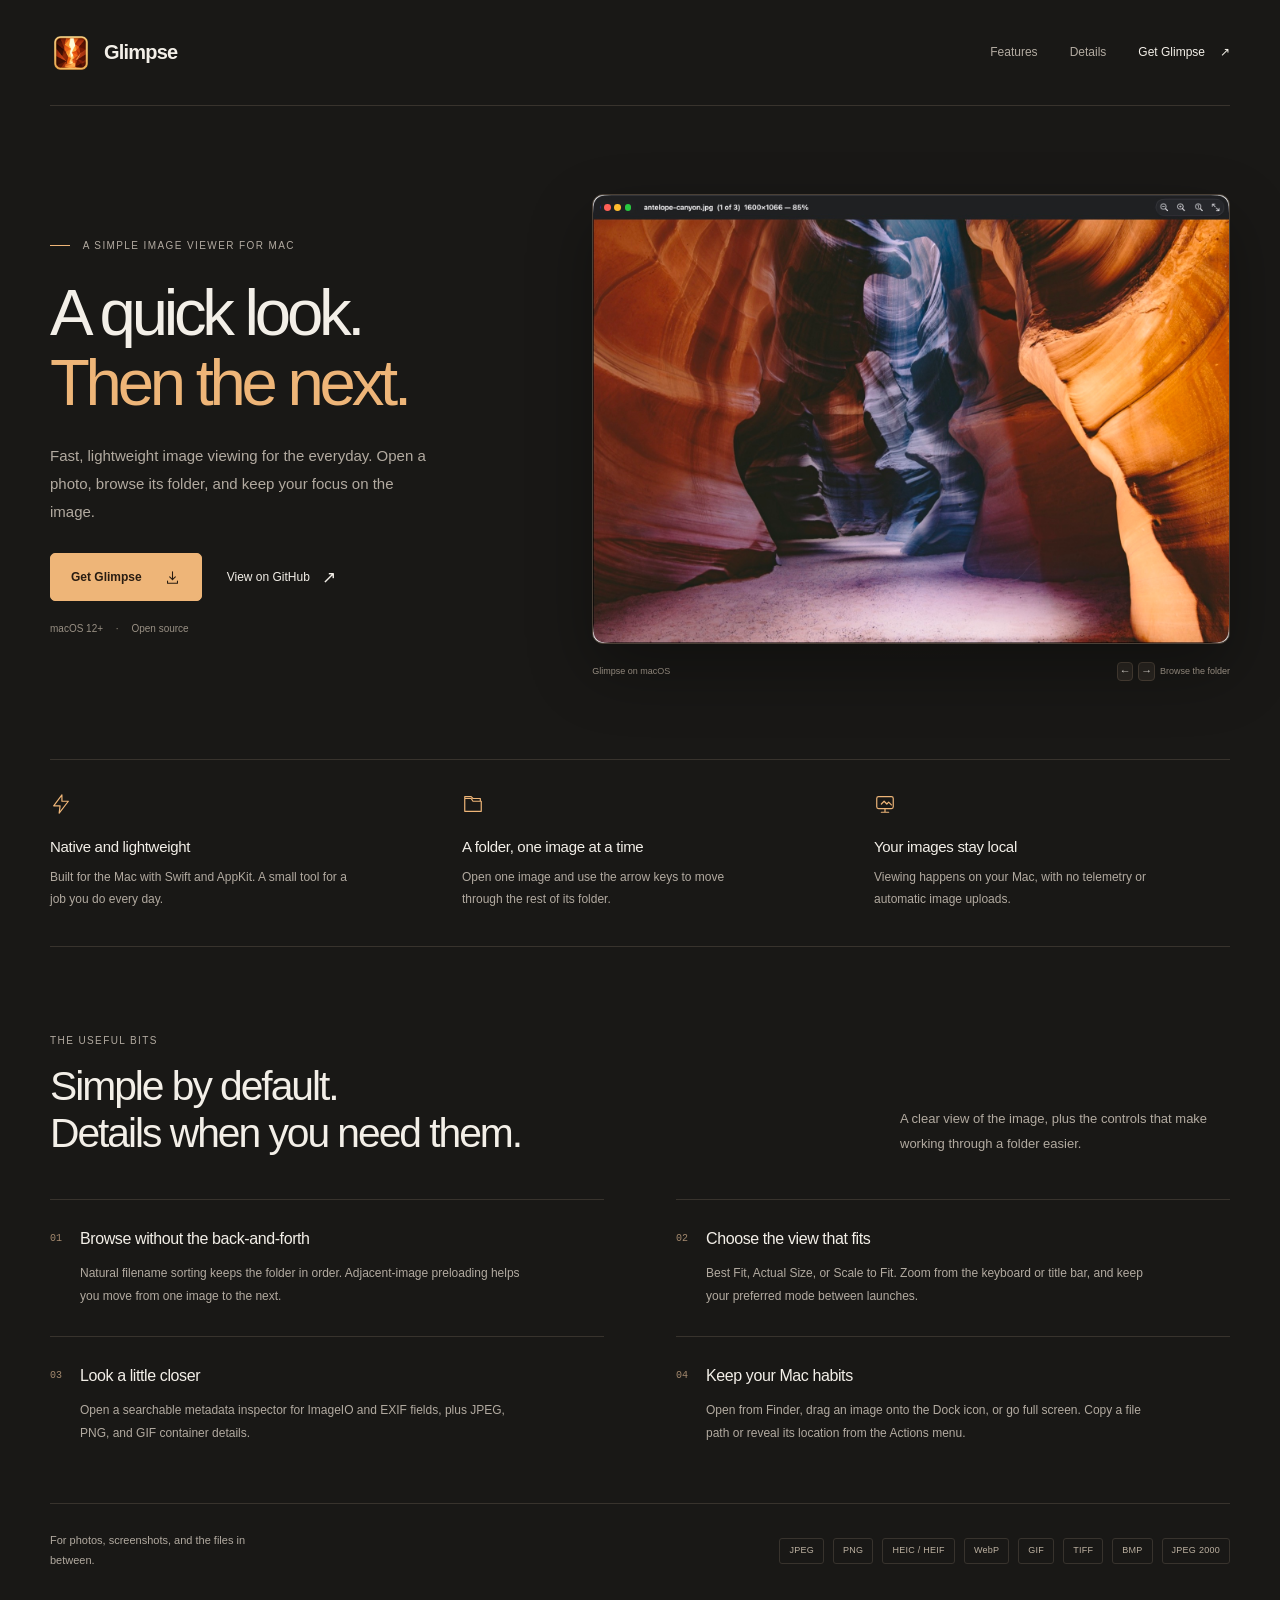
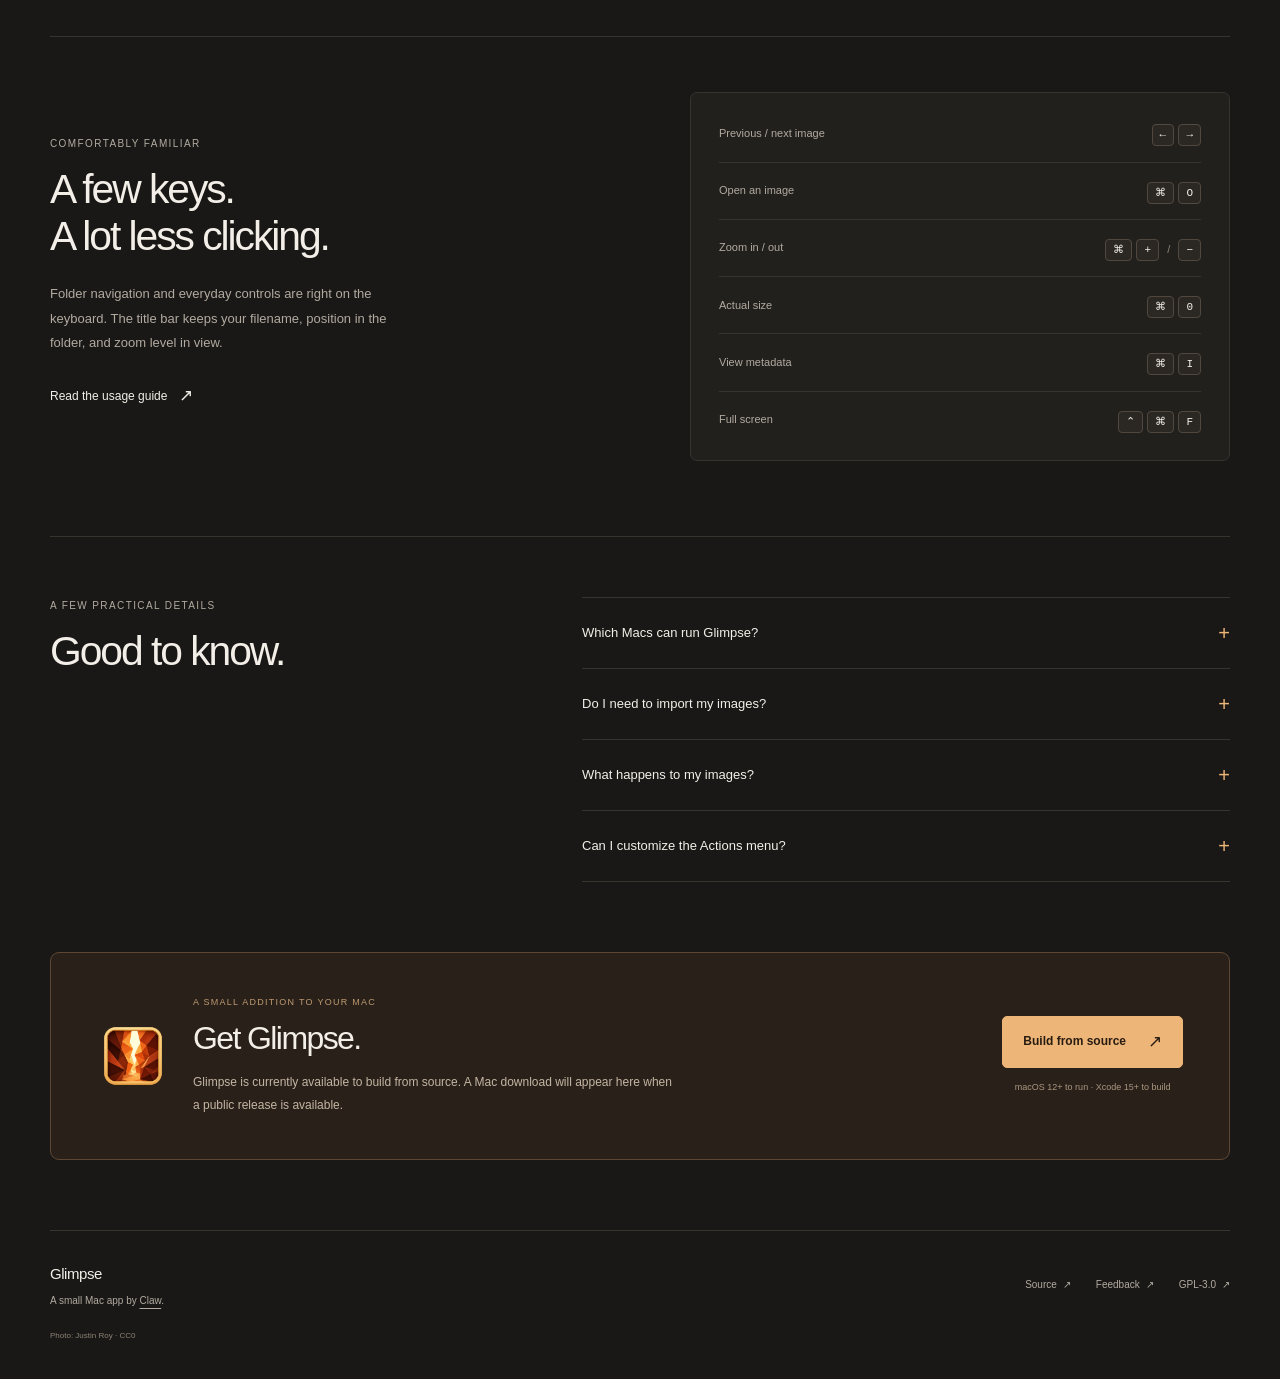
==== index.html @ d690be39 "Build Glimpse product website for glimpse.iamclaw.dev" ====
<!doctype html>
<html lang="en">
<head>
  <meta charset="utf-8">
  <meta name="viewport" content="width=device-width, initial-scale=1">
  <meta name="color-scheme" content="dark">
  <meta name="theme-color" content="#191816">
  <title>Glimpse — A fast, lightweight image viewer for Mac</title>
  <meta name="description" content="Glimpse is a simple, fast image viewer for macOS. Browse folders with arrow keys, zoom, inspect metadata, and keep your images local.">
  <link rel="canonical" href="https://glimpse.iamclaw.dev/">
  <meta property="og:type" content="website">
  <meta property="og:site_name" content="Glimpse">
  <meta property="og:title" content="Glimpse — A quick look. Then the next.">
  <meta property="og:description" content="A simple, fast, lightweight image viewer for Mac. Open an image, browse the folder, and keep your focus on the photo.">
  <meta property="og:url" content="https://glimpse.iamclaw.dev/">
  <meta property="og:image" content="https://glimpse.iamclaw.dev/assets/glimpse-window.jpg">
  <meta property="og:image:alt" content="Glimpse displaying a photograph of Antelope Canyon on macOS">
  <meta name="twitter:card" content="summary_large_image">
  <link rel="icon" href="/assets/favicon.png" type="image/png">
  <link rel="stylesheet" href="/assets/style.css">
  <script src="/assets/releases.js" defer></script>
  <script type="application/ld+json">{"@context":"https://schema.org","@type":"SoftwareApplication","name":"Glimpse","description":"A fast, lightweight image viewer for macOS, with folder browsing, zoom controls, and metadata inspection.","applicationCategory":"MultimediaApplication","operatingSystem":"macOS 12 or later","url":"https://glimpse.iamclaw.dev/","image":"https://glimpse.iamclaw.dev/assets/glimpse-window.jpg","license":"https://www.gnu.org/licenses/gpl-3.0.html","author":{"@type":"Person","name":"Charles Law","alternateName":"Claw","url":"https://iamclaw.dev/"}}</script>
</head>
<body>
  <a class="skip-link" href="#main">Skip to content</a>
  <header class="site-header wrap">
    <a class="brand" href="/" aria-label="Glimpse home"><img src="/assets/glimpse-icon.png" alt="" width="42" height="42"><span>Glimpse</span></a>
    <nav aria-label="Main navigation"><a href="#features">Features</a><a href="#details">Details</a><a class="nav-cta" href="#get-glimpse">Get Glimpse <span aria-hidden="true">↗</span></a></nav>
  </header>
  <main id="main">
    <section class="hero wrap" aria-labelledby="hero-title">
      <div class="hero-copy">
        <p class="eyebrow"><span class="small-line" aria-hidden="true"></span> A simple image viewer for Mac</p>
        <h1 id="hero-title">A quick look.<br><span>Then the next.</span></h1>
        <p class="hero-description">Fast, lightweight image viewing for the everyday. Open a photo, browse its folder, and keep your focus on the image.</p>
        <div class="hero-actions"><a class="button" href="#get-glimpse" data-download-link><span data-download-label>Get Glimpse</span><svg viewBox="0 0 24 24" aria-hidden="true"><path d="M12 4v11m-4-4 4 4 4-4M5 17v3h14v-3"/></svg></a><a class="text-link" href="https://github.com/charleslaw/glimpse">View on GitHub <span aria-hidden="true">↗</span></a></div>
        <p class="hero-meta">macOS 12+ <span aria-hidden="true">·</span> Open source</p>
      </div>
      <figure class="app-preview">
        <a class="app-window" href="/assets/glimpse-window.jpg" aria-label="Open the full-size Glimpse screenshot"><span class="window-controls" aria-hidden="true"><i></i><i></i><i></i></span><img src="/assets/glimpse-window.jpg" alt="An actual Glimpse window showing Antelope Canyon, with the filename, folder position, and zoom controls in the title bar" width="1600" height="1127" fetchpriority="high"></a>
        <figcaption><span>Glimpse on macOS</span><span class="preview-keys"><kbd>←</kbd><kbd>→</kbd> Browse the folder</span></figcaption>
      </figure>
    </section>

    <section class="benefits wrap" aria-label="The essentials">
      <div><svg viewBox="0 0 24 24" aria-hidden="true"><path d="m13 2-9 12h7l-1 8 10-13h-7z"/></svg><h2>Native and lightweight</h2><p>Built for the Mac with Swift and AppKit. A small tool for a job you do every day.</p></div>
      <div><svg viewBox="0 0 24 24" aria-hidden="true"><path d="M3 6h7l2 3h9v11H3zM3 6V4h7l2 2h8v3"/></svg><h2>A folder, one image at a time</h2><p>Open one image and use the arrow keys to move through the rest of its folder.</p></div>
      <div><svg viewBox="0 0 24 24" aria-hidden="true"><rect x="3" y="4" width="18" height="13" rx="2"/><path d="M8 21h8m-4-4v4m-4-9 3-3 3 3 2-2 3 3"/></svg><h2>Your images stay local</h2><p>Viewing happens on your Mac, with no telemetry or automatic image uploads.</p></div>
    </section>

    <section class="feature-section wrap" id="features" aria-labelledby="features-title">
      <div class="section-intro"><div><p class="eyebrow">The useful bits</p><h2 id="features-title">Simple by default.<br>Details when you need them.</h2></div><p>A clear view of the image, plus the controls that make working through a folder easier.</p></div>
      <div class="feature-list">
        <article><span class="feature-number">01</span><div><h3>Browse without the back-and-forth</h3><p>Natural filename sorting keeps the folder in order. Adjacent-image preloading helps you move from one image to the next.</p></div></article>
        <article><span class="feature-number">02</span><div><h3>Choose the view that fits</h3><p>Best Fit, Actual Size, or Scale to Fit. Zoom from the keyboard or title bar, and keep your preferred mode between launches.</p></div></article>
        <article><span class="feature-number">03</span><div><h3>Look a little closer</h3><p>Open a searchable metadata inspector for ImageIO and EXIF fields, plus JPEG, PNG, and GIF container details.</p></div></article>
        <article><span class="feature-number">04</span><div><h3>Keep your Mac habits</h3><p>Open from Finder, drag an image onto the Dock icon, or go full screen. Copy a file path or reveal its location from the Actions menu.</p></div></article>
      </div>
      <div class="formats"><p>For photos, screenshots, and the files in between.</p><ul aria-label="Selected supported image formats"><li>JPEG</li><li>PNG</li><li>HEIC / HEIF</li><li>WebP</li><li>GIF</li><li>TIFF</li><li>BMP</li><li>JPEG 2000</li></ul></div>
    </section>

    <section class="details-section wrap" id="details" aria-labelledby="details-title">
      <div class="details-copy"><p class="eyebrow">Comfortably familiar</p><h2 id="details-title">A few keys.<br>A lot less clicking.</h2><p>Folder navigation and everyday controls are right on the keyboard. The title bar keeps your filename, position in the folder, and zoom level in view.</p><a class="text-link" href="https://github.com/charleslaw/glimpse#usage">Read the usage guide <span aria-hidden="true">↗</span></a></div>
      <div class="shortcut-panel"><table><caption>Glimpse keyboard shortcuts</caption><tbody><tr><th scope="row">Previous / next image</th><td><kbd>←</kbd> <kbd>→</kbd></td></tr><tr><th scope="row">Open an image</th><td><kbd>⌘</kbd> <kbd>O</kbd></td></tr><tr><th scope="row">Zoom in / out</th><td><kbd>⌘</kbd> <kbd>+</kbd> <span>/</span> <kbd>−</kbd></td></tr><tr><th scope="row">Actual size</th><td><kbd>⌘</kbd> <kbd>0</kbd></td></tr><tr><th scope="row">View metadata</th><td><kbd>⌘</kbd> <kbd>I</kbd></td></tr><tr><th scope="row">Full screen</th><td><kbd>⌃</kbd> <kbd>⌘</kbd> <kbd>F</kbd></td></tr></tbody></table></div>
    </section>

    <section class="faq-section wrap" aria-labelledby="faq-title"><div><p class="eyebrow">A few practical details</p><h2 id="faq-title">Good to know.</h2></div><div class="faq-list">
      <details><summary>Which Macs can run Glimpse?<span aria-hidden="true">+</span></summary><p>Glimpse supports macOS 12 or later. It is a native Mac app built with Swift and AppKit.</p></details>
      <details><summary>Do I need to import my images?<span aria-hidden="true">+</span></summary><p>Open an image directly from its folder. Glimpse lets you browse the neighboring files without importing them into a library or creating an account. You can also make it the default viewer for an image type using Finder’s Open With options.</p></details>
      <details><summary>What happens to my images?<span aria-hidden="true">+</span></summary><p>Glimpse views files locally. It does not collect telemetry or automatically upload images. Optional custom actions can open links or run commands when you select them.</p></details>
      <details><summary>Can I customize the Actions menu?<span aria-hidden="true">+</span></summary><p>The defaults copy an image’s path and reveal its location. You can also configure commands and HTTPS links for your own workflow. See the <a href="https://github.com/charleslaw/glimpse/blob/main/docs/ACTIONS.md">Actions guide</a> for configuration details.</p></details>
    </div></section>

    <section class="download-section wrap" id="get-glimpse" aria-labelledby="download-title">
      <div class="download-content"><img src="/assets/glimpse-icon.png" width="72" height="72" alt="" loading="lazy"><div><p class="eyebrow">A small addition to your Mac</p><h2 id="download-title">Get Glimpse.</h2><p id="release-status" aria-live="polite">Glimpse is currently available to build from source. A Mac download will appear here when a public release is available.</p></div></div>
      <div class="download-actions"><a class="button" href="https://github.com/charleslaw/glimpse#building" data-download-link><span data-download-label>Build from source</span><span aria-hidden="true">↗</span></a><a class="release-notes text-link" href="https://github.com/charleslaw/glimpse/releases" hidden>Release notes <span aria-hidden="true">↗</span></a><p id="release-requirements">macOS 12+ to run · Xcode 15+ to build</p></div>
    </section>
  </main>
  <footer class="site-footer wrap"><div><a class="footer-brand" href="/">Glimpse</a><p>A small Mac app by <a href="https://iamclaw.dev/">Claw</a>.</p></div><nav aria-label="Project links"><a href="https://github.com/charleslaw/glimpse">Source <span aria-hidden="true">↗</span></a><a href="https://github.com/charleslaw/glimpse/issues">Feedback <span aria-hidden="true">↗</span></a><a href="https://github.com/charleslaw/glimpse/blob/main/LICENSE">GPL-3.0 <span aria-hidden="true">↗</span></a></nav><p class="photo-credit">Photo: <a href="https://commons.wikimedia.org/wiki/File:Antelope_Canyon_(Unsplash).jpg">Justin Roy · CC0</a></p></footer>
</body>
</html>
---- assets/style.css ----
:root{color-scheme:dark;--bg:#191816;--surface:#22201d;--text:#f3efe8;--muted:#b2aaa0;--accent:#eeb578;--accent-dark:#281c11;--line:#38332d;--font:-apple-system,BlinkMacSystemFont,'Segoe UI',sans-serif}
*{box-sizing:border-box}html{scroll-behavior:smooth;scroll-padding-top:30px}body{margin:0;background:var(--bg);color:var(--text);font:15px/1.75 var(--font);-webkit-font-smoothing:antialiased}h1,h2,h3,p,figure{margin:0}h1,h2,h3{font-weight:500;letter-spacing:-.045em;line-height:1.15}p{color:var(--muted)}a{color:inherit;text-underline-offset:4px}a:hover{color:var(--accent)}a:focus-visible,summary:focus-visible{outline:2px solid var(--accent);outline-offset:6px;border-radius:3px}img{display:block;max-width:100%;height:auto}button,a,summary{-webkit-tap-highlight-color:transparent}::selection{background:var(--accent);color:var(--bg)}[hidden]{display:none!important}.wrap{width:min(1180px,calc(100% - 96px));margin-inline:auto}.skip-link{position:absolute;left:20px;top:-100px;padding:10px 20px;background:var(--accent);color:var(--bg);z-index:5}.skip-link:focus{top:10px}
.site-header{display:flex;justify-content:space-between;align-items:center;min-height:106px;border-bottom:1px solid var(--line);gap:30px}.brand{display:flex;align-items:center;gap:12px;text-decoration:none;font-size:20px;font-weight:600;letter-spacing:-.04em}.brand img{flex-shrink:0}.site-header nav{display:flex;gap:32px;align-items:center}.site-header nav a{font-size:12px;text-decoration:none;color:var(--muted);min-height:44px;display:flex;align-items:center}.site-header nav a:hover{color:var(--text)}.site-header nav .nav-cta{color:var(--text);gap:15px}
.hero{display:grid;grid-template-columns:.9fr 1.2fr;gap:64px;align-items:center;padding-block:88px 78px}.eyebrow{text-transform:uppercase;letter-spacing:.14em;font-size:10px;color:var(--muted);line-height:1.7}.small-line{display:inline-block;width:20px;height:1px;margin-right:9px;margin-bottom:3px;background:var(--accent)}h1{font-size:clamp(3rem,5.1vw,4.7rem);line-height:1.07;letter-spacing:-.065em;margin:24px 0}h1>span{color:var(--accent)}.hero-description{font-size:15px;line-height:1.85;max-width:390px}.hero-actions{display:flex;gap:25px;align-items:center;margin-top:28px}.button{display:inline-flex;align-items:center;justify-content:center;gap:22px;padding:13px 20px;min-height:48px;border-radius:5px;background:var(--accent);border:1px solid var(--accent);color:var(--accent-dark);font-size:12px;font-weight:600;line-height:1.4;text-decoration:none;white-space:nowrap}.button:hover{color:var(--accent-dark);background:#f7c995;border-color:#f7c995}.button svg{width:17px;height:17px;fill:none;stroke:currentColor;stroke-width:1.5;stroke-linecap:round;stroke-linejoin:round}.button>span[aria-hidden]{font-size:17px;font-weight:400}.text-link{display:inline-flex;gap:12px;align-items:center;font-size:12px;line-height:1.5;min-height:44px;text-decoration:none}.text-link>span[aria-hidden]{font-size:17px}.hero-meta{font-size:10px;margin-top:19px;color:#999084}.hero-meta>span{margin-inline:10px}.app-preview{min-width:0;position:relative}.app-preview:before{content:'';position:absolute;inset:14% 0 4%;background:radial-gradient(ellipse,#b166292a,transparent 70%);z-index:-1}.app-window{display:block;border-radius:11px;overflow:hidden;box-shadow:0 26px 65px #0005;border:1px solid #4a4036}.app-window img{width:100%}.app-preview figcaption{display:flex;align-items:center;justify-content:space-between;gap:12px;margin-top:18px;color:#a69b8e;font-size:9px}.preview-keys{display:flex;align-items:center;gap:5px}.preview-keys kbd{font-size:11px;padding:1px 4px;border-color:#4a4036}
kbd{font:11px/1.4 ui-monospace,SFMono-Regular,Consolas,monospace;padding:4px 7px;border:1px solid #50483f;border-radius:4px;color:var(--text);background:#2b2722;white-space:nowrap}
.benefits{display:grid;grid-template-columns:repeat(3,1fr);gap:56px;padding-block:33px 36px;border-block:1px solid var(--line)}.benefits svg{width:22px;height:22px;fill:none;stroke:var(--accent);stroke-width:1.3;stroke-linecap:round;stroke-linejoin:round;margin-bottom:15px}.benefits h2{font-size:15px;letter-spacing:-.02em;margin-bottom:10px}.benefits p{font-size:12px;line-height:1.85;max-width:300px}
.feature-section{padding-block:85px 66px}.section-intro{display:flex;justify-content:space-between;gap:60px;align-items:end;margin-bottom:42px}h2{font-size:clamp(1.85rem,3.2vw,2.55rem);letter-spacing:-.05em}.section-intro h2{margin-top:14px}.section-intro>p{max-width:330px;font-size:13px;line-height:1.9}.feature-list{display:grid;grid-template-columns:1fr 1fr;column-gap:72px;row-gap:0}.feature-list article{display:flex;gap:18px;padding:28px 0;border-top:1px solid var(--line)}.feature-number{color:#a3896e;font:10px/1.5 ui-monospace,SFMono-Regular,monospace;margin-top:3px}.feature-list h3{font-size:16px;line-height:1.4;letter-spacing:-.025em;margin-bottom:12px}.feature-list p{font-size:12px;line-height:1.9;max-width:440px}.formats{display:flex;align-items:center;justify-content:space-between;gap:30px;margin-top:30px;border-top:1px solid var(--line);padding-top:27px}.formats>p{font-size:11px;max-width:200px;line-height:1.8}.formats ul{display:flex;flex-wrap:wrap;gap:9px;list-style:none;padding:0;margin:0}.formats li{font-size:9px;letter-spacing:.03em;border:1px solid var(--line);border-radius:3px;padding:4px 9px;color:#bdb1a1}
.details-section{display:grid;grid-template-columns:1fr 1fr;gap:100px;padding:55px 0 75px;border-top:1px solid var(--line);align-items:center}.details-copy h2{margin:14px 0 22px}.details-copy>p:not(.eyebrow){font-size:13px;line-height:1.9;max-width:370px}.details-copy>.text-link{margin-top:18px}.shortcut-panel{background:var(--surface);border:1px solid var(--line);border-radius:7px;padding:12px 28px}.shortcut-panel table{border-collapse:collapse;width:100%}.shortcut-panel caption{position:absolute;width:1px;height:1px;overflow:hidden;clip-path:inset(50%)}.shortcut-panel th{font-size:11px;font-weight:400;text-align:left;color:var(--muted)}.shortcut-panel td{text-align:right;white-space:nowrap}.shortcut-panel td,.shortcut-panel th{padding:15px 0}.shortcut-panel tr:not(:last-child){border-bottom:1px solid var(--line)}.shortcut-panel td>span{font-size:11px;color:#908475;margin-inline:4px}
.faq-section{display:grid;grid-template-columns:1fr 1.5fr;gap:100px;border-top:1px solid var(--line);padding:60px 0 70px}.faq-section h2{margin-top:14px}.faq-list details{border-bottom:1px solid var(--line)}.faq-list details:first-child{border-top:1px solid var(--line)}summary{list-style:none;cursor:pointer;display:flex;align-items:center;justify-content:space-between;gap:20px;padding:19px 0;font-size:13px;line-height:1.6}summary::-webkit-details-marker{display:none}summary>span{color:var(--accent);font-size:20px;font-weight:300}details[open] summary>span{transform:rotate(45deg)}.faq-list details p{font-size:12px;line-height:1.9;padding:0 30px 23px 0}.faq-list a{color:var(--text)}
.download-section{border:1px solid #5d4733;background:#292119;border-radius:9px;padding:42px 46px;display:flex;justify-content:space-between;align-items:center;gap:50px;margin-bottom:70px}.download-content{display:flex;gap:24px;align-items:center;max-width:660px}.download-content>img{flex-shrink:0}.download-content h2{margin-top:10px;font-size:32px}.download-content p:not(.eyebrow){font-size:12px;line-height:1.9;max-width:480px;margin-top:14px;color:#c4b5a3}.download-content .eyebrow{color:#bf9a72;font-size:9px}.download-actions{display:flex;flex-direction:column;align-items:center;gap:6px;flex-shrink:0}.download-actions>p{font-size:9px;text-align:center;color:#aa9680;margin-top:6px;max-width:230px}.release-notes{min-height:30px;font-size:10px}
.site-footer{display:grid;grid-template-columns:1fr auto;gap:20px;padding-block:30px 36px;border-top:1px solid var(--line)}.footer-brand{font-size:15px;font-weight:500;text-decoration:none;letter-spacing:-.03em}.site-footer p{font-size:10px;margin-top:5px}.site-footer nav{display:flex;gap:25px;align-items:center}.site-footer nav a{font-size:10px;text-decoration:none;color:var(--muted);min-height:44px;display:flex;align-items:center;gap:6px}.site-footer nav a:hover{color:var(--accent)}.site-footer .photo-credit{font-size:8px;color:#8c8174;grid-column:1/-1;margin-top:0}.photo-credit a{text-decoration:none}.not-found{min-height:60vh;padding-top:80px}.not-found p{margin:20px 0 30px}
@media(min-width:1500px){.hero{gap:90px;padding-block:100px 90px}}
@media(max-width:1050px){.wrap{width:calc(100% - 64px)}.hero{gap:38px;grid-template-columns:1fr 1.1fr;padding-block:65px}.hero h1{font-size:3.4rem}.hero-description{font-size:13px}.hero-actions{gap:18px}.hero-actions .button{padding-inline:16px;gap:14px}.hero-actions .text-link{font-size:10px}.app-preview figcaption{font-size:8px;flex-wrap:wrap}.benefits{gap:32px}.section-intro{gap:40px}.section-intro>p{max-width:280px}.feature-list{column-gap:38px}.details-section,.faq-section{gap:55px}.download-section{padding:34px;gap:26px}.download-content{gap:18px}.download-content>img{width:58px}.download-content h2{font-size:29px}.download-actions .button{gap:14px;padding-inline:16px}.download-content .eyebrow{font-size:8px}}
@media(max-width:760px){.wrap{width:calc(100% - 40px)}.site-header{min-height:86px;gap:20px}.brand{gap:9px;font-size:18px}.brand img{width:34px;height:34px}.site-header nav{gap:18px}.site-header nav a{font-size:10px}.site-header nav .nav-cta{gap:7px}.hero{grid-template-columns:1fr;gap:40px;padding:45px 0 38px}.hero-copy{max-width:540px}.hero h1{font-size:clamp(3.3rem,10vw,4.4rem);margin:22px 0}.eyebrow{font-size:9px}.hero-description{font-size:14px;max-width:440px}.hero-actions{gap:24px;margin-top:25px}.hero-actions .button{font-size:12px;padding:13px 20px;gap:23px}.hero-actions .text-link{font-size:11px}.hero-meta{margin-top:16px}.app-preview{width:100%;max-width:600px;justify-self:center}.app-preview figcaption{font-size:8px;margin-top:13px}.preview-keys{font-size:7px}.benefits{grid-template-columns:1fr;padding-block:28px;gap:26px}.benefits>div{display:grid;grid-template-columns:22px 1fr;column-gap:15px}.benefits svg{grid-row:1/3;margin:1px 0 0}.benefits h2{font-size:15px;margin:0 0 7px}.benefits p{max-width:100%;font-size:12px}.feature-section{padding:45px 0 40px}.section-intro{display:block;margin-bottom:28px}.section-intro h2{font-size:1.9rem}.section-intro>p{max-width:100%;font-size:12px;margin-top:20px}.feature-list{grid-template-columns:1fr}.feature-list article{padding:23px 0;gap:16px}.feature-list h3{font-size:15px}.feature-list p{font-size:12px}.formats{align-items:start;flex-direction:column;gap:17px;margin-top:12px;padding-top:24px}.formats>p{max-width:100%;font-size:11px}.formats li{font-size:8px;padding:4px 8px}.formats ul{gap:7px}.details-section{grid-template-columns:1fr;gap:28px;padding:35px 0 40px}.details-copy h2{font-size:1.9rem;margin-bottom:17px}.details-copy>p:not(.eyebrow){max-width:100%;font-size:12px}.details-copy>.text-link{margin-top:12px}.shortcut-panel{padding:8px 20px}.shortcut-panel th{font-size:10px}.shortcut-panel kbd{font-size:10px;padding:3px 5px}.shortcut-panel td,.shortcut-panel th{padding:14px 0}.faq-section{grid-template-columns:1fr;gap:28px;padding:35px 0 40px}.faq-section h2{font-size:1.9rem}.faq-list summary{font-size:12px}.faq-list details p{font-size:12px;padding-right:10px}.download-section{display:block;padding:28px 24px;margin-bottom:40px}.download-content{display:block}.download-content>img{width:58px;margin-bottom:22px}.download-content h2{font-size:29px}.download-content p:not(.eyebrow){font-size:12px}.download-actions{align-items:start;margin-top:24px}.download-actions>p{text-align:left;max-width:none}.site-footer{padding-block:25px;gap:17px}.site-footer nav{gap:17px}.site-footer nav a{font-size:9px}.site-footer .photo-credit{font-size:8px}}
@media(max-width:360px){.wrap{width:calc(100% - 32px)}.site-header nav{gap:12px}.site-header nav a{font-size:9px}.brand{font-size:16px;gap:7px}.brand img{width:29px;height:29px}.site-header nav .nav-cta{gap:4px}.hero h1{font-size:3rem}.hero-actions{gap:20px}.hero-actions .button{padding-inline:16px;gap:14px}.preview-keys{gap:3px;font-size:6px}.shortcut-panel{padding-inline:14px}.shortcut-panel th{font-size:9px}.shortcut-panel kbd{font-size:9px;padding:3px 4px}.site-footer{grid-template-columns:1fr}.site-footer nav{justify-content:start;gap:22px}.site-footer nav a{min-height:30px}}
@media(prefers-reduced-motion:reduce){html{scroll-behavior:auto}}

/* Restore the native window dots over macOS’s temporary screen-capture indicator. */
.app-window{position:relative}.window-controls{position:absolute;z-index:1;left:1.15%;top:1.4%;width:5.4%;height:2.7%;background:#202123;display:flex;align-items:center;justify-content:space-evenly;border-radius:3px}.window-controls i{display:block;width:20%;aspect-ratio:1;border-radius:50%;background:#ff5f57}.window-controls i:nth-child(2){background:#febc2e}.window-controls i:nth-child(3){background:#28c840}
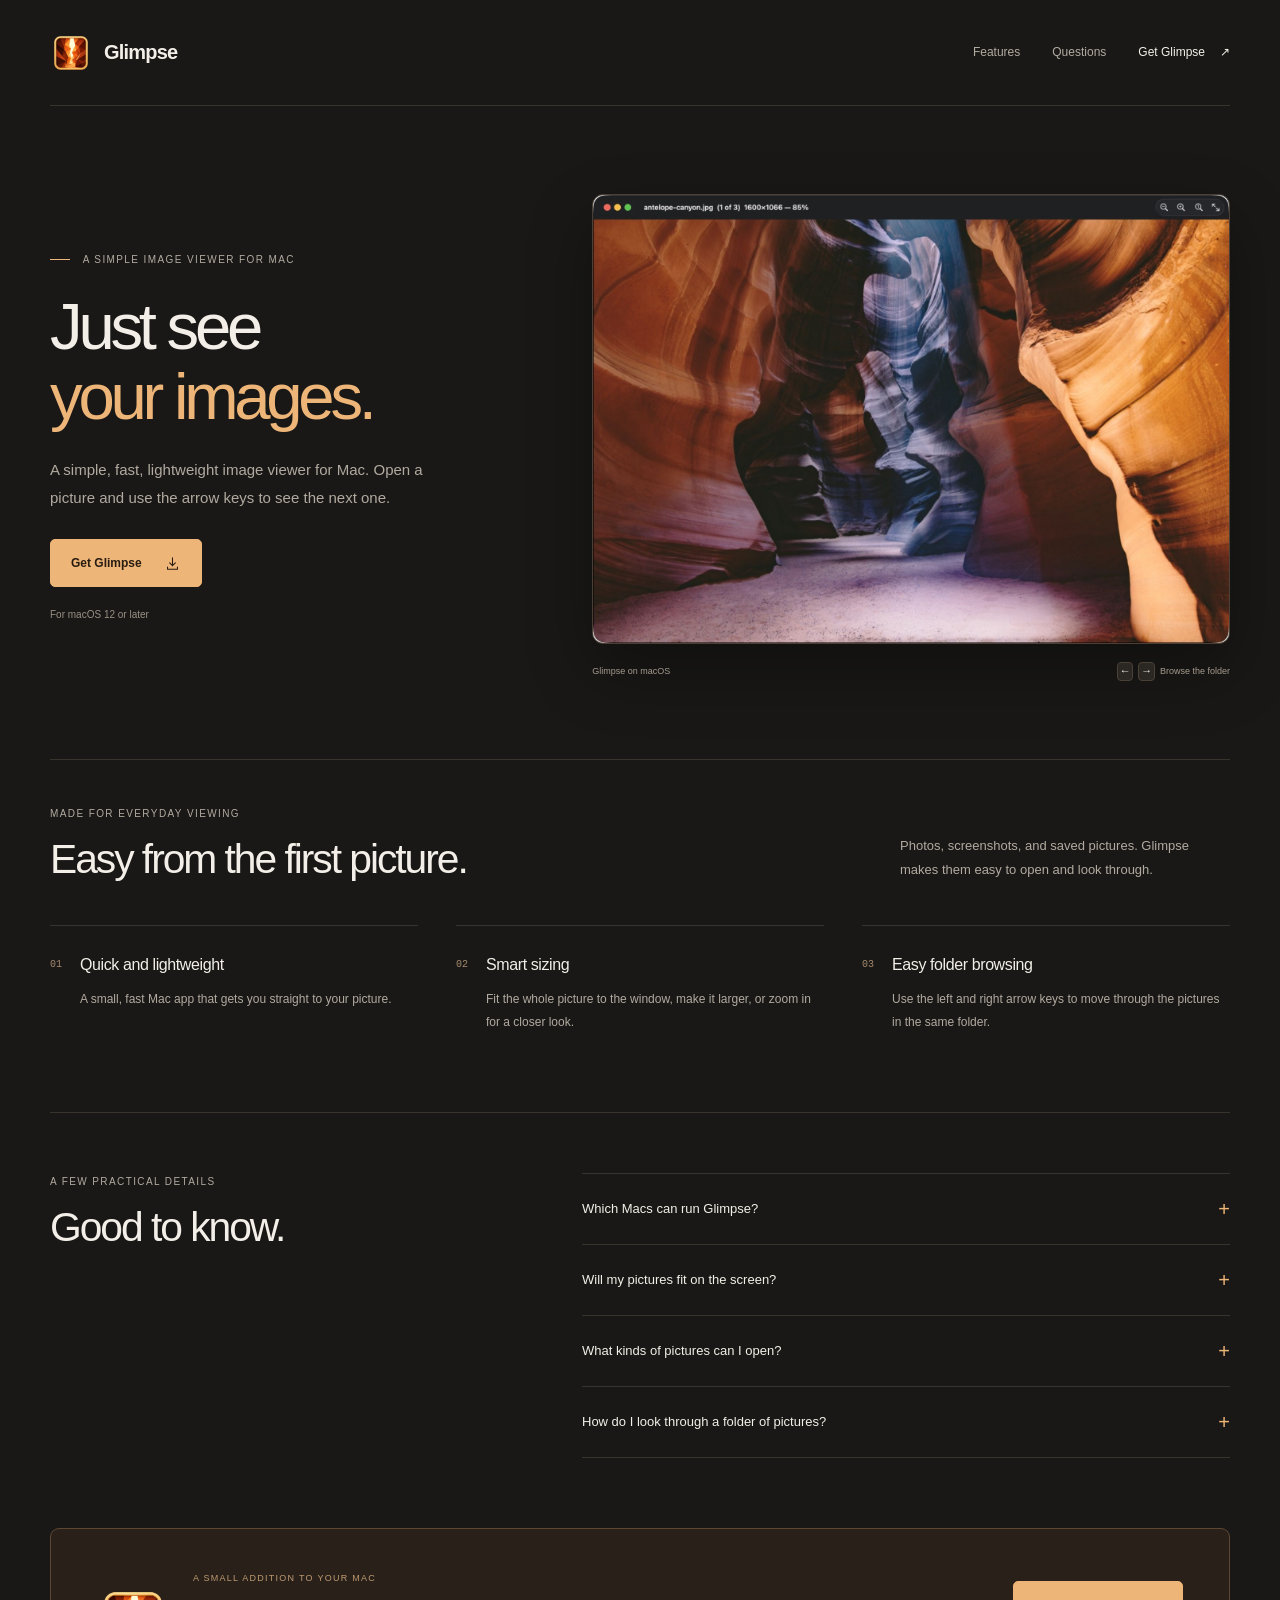
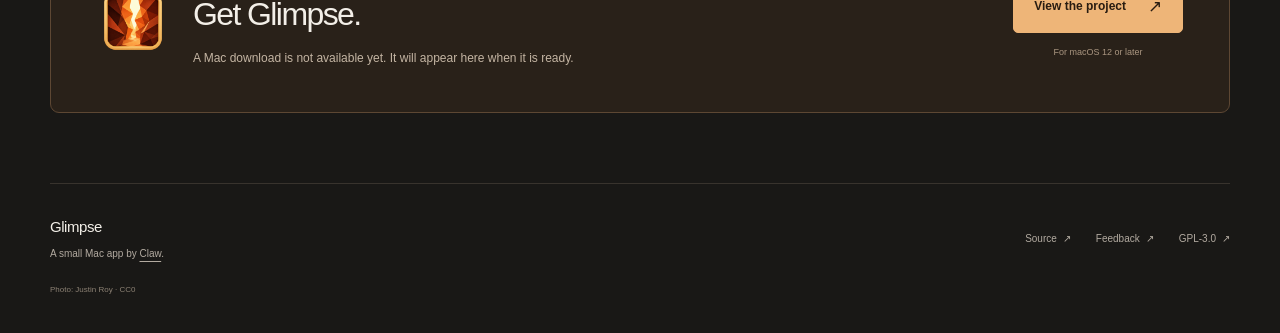
==== commit a2995c2c: "Simplify Glimpse copy and fix full-size app screenshot" ====
--- a/index.html
+++ b/index.html
@@ -6,74 +6,61 @@
   <meta name="color-scheme" content="dark">
   <meta name="theme-color" content="#191816">
   <title>Glimpse — A fast, lightweight image viewer for Mac</title>
-  <meta name="description" content="Glimpse is a simple, fast image viewer for macOS. Browse folders with arrow keys, zoom, inspect metadata, and keep your images local.">
+  <meta name="description" content="Glimpse is a simple, fast, lightweight image viewer for Mac. Open your pictures, enjoy smart sizing, and browse a folder with the arrow keys.">
   <link rel="canonical" href="https://glimpse.iamclaw.dev/">
   <meta property="og:type" content="website">
   <meta property="og:site_name" content="Glimpse">
-  <meta property="og:title" content="Glimpse — A quick look. Then the next.">
+  <meta property="og:title" content="Glimpse — Just see your images.">
   <meta property="og:description" content="A simple, fast, lightweight image viewer for Mac. Open an image, browse the folder, and keep your focus on the photo.">
   <meta property="og:url" content="https://glimpse.iamclaw.dev/">
-  <meta property="og:image" content="https://glimpse.iamclaw.dev/assets/glimpse-window.jpg">
+  <meta property="og:image" content="https://glimpse.iamclaw.dev/assets/glimpse-window.jpg?v=2">
   <meta property="og:image:alt" content="Glimpse displaying a photograph of Antelope Canyon on macOS">
   <meta name="twitter:card" content="summary_large_image">
   <link rel="icon" href="/assets/favicon.png" type="image/png">
   <link rel="stylesheet" href="/assets/style.css">
   <script src="/assets/releases.js" defer></script>
-  <script type="application/ld+json">{"@context":"https://schema.org","@type":"SoftwareApplication","name":"Glimpse","description":"A fast, lightweight image viewer for macOS, with folder browsing, zoom controls, and metadata inspection.","applicationCategory":"MultimediaApplication","operatingSystem":"macOS 12 or later","url":"https://glimpse.iamclaw.dev/","image":"https://glimpse.iamclaw.dev/assets/glimpse-window.jpg","license":"https://www.gnu.org/licenses/gpl-3.0.html","author":{"@type":"Person","name":"Charles Law","alternateName":"Claw","url":"https://iamclaw.dev/"}}</script>
+  <script type="application/ld+json">{"@context":"https://schema.org","@type":"SoftwareApplication","name":"Glimpse","description":"A simple, fast, lightweight image viewer for Mac, with smart sizing and easy folder browsing.","applicationCategory":"MultimediaApplication","operatingSystem":"macOS 12 or later","url":"https://glimpse.iamclaw.dev/","image":"https://glimpse.iamclaw.dev/assets/glimpse-window.jpg?v=2","license":"https://www.gnu.org/licenses/gpl-3.0.html","author":{"@type":"Person","name":"Charles Law","alternateName":"Claw","url":"https://iamclaw.dev/"}}</script>
 </head>
 <body>
   <a class="skip-link" href="#main">Skip to content</a>
   <header class="site-header wrap">
     <a class="brand" href="/" aria-label="Glimpse home"><img src="/assets/glimpse-icon.png" alt="" width="42" height="42"><span>Glimpse</span></a>
-    <nav aria-label="Main navigation"><a href="#features">Features</a><a href="#details">Details</a><a class="nav-cta" href="#get-glimpse">Get Glimpse <span aria-hidden="true">↗</span></a></nav>
+    <nav aria-label="Main navigation"><a href="#features">Features</a><a href="#faq">Questions</a><a class="nav-cta" href="#get-glimpse">Get Glimpse <span aria-hidden="true">↗</span></a></nav>
   </header>
   <main id="main">
     <section class="hero wrap" aria-labelledby="hero-title">
       <div class="hero-copy">
         <p class="eyebrow"><span class="small-line" aria-hidden="true"></span> A simple image viewer for Mac</p>
-        <h1 id="hero-title">A quick look.<br><span>Then the next.</span></h1>
-        <p class="hero-description">Fast, lightweight image viewing for the everyday. Open a photo, browse its folder, and keep your focus on the image.</p>
-        <div class="hero-actions"><a class="button" href="#get-glimpse" data-download-link><span data-download-label>Get Glimpse</span><svg viewBox="0 0 24 24" aria-hidden="true"><path d="M12 4v11m-4-4 4 4 4-4M5 17v3h14v-3"/></svg></a><a class="text-link" href="https://github.com/charleslaw/glimpse">View on GitHub <span aria-hidden="true">↗</span></a></div>
-        <p class="hero-meta">macOS 12+ <span aria-hidden="true">·</span> Open source</p>
+        <h1 id="hero-title">Just see<br><span>your images.</span></h1>
+        <p class="hero-description">A simple, fast, lightweight image viewer for Mac. Open a picture and use the arrow keys to see the next one.</p>
+        <div class="hero-actions"><a class="button" href="#get-glimpse" data-download-link><span data-download-label>Get Glimpse</span><svg viewBox="0 0 24 24" aria-hidden="true"><path d="M12 4v11m-4-4 4 4 4-4M5 17v3h14v-3"/></svg></a></div>
+        <p class="hero-meta">For macOS 12 or later</p>
       </div>
       <figure class="app-preview">
-        <a class="app-window" href="/assets/glimpse-window.jpg" aria-label="Open the full-size Glimpse screenshot"><span class="window-controls" aria-hidden="true"><i></i><i></i><i></i></span><img src="/assets/glimpse-window.jpg" alt="An actual Glimpse window showing Antelope Canyon, with the filename, folder position, and zoom controls in the title bar" width="1600" height="1127" fetchpriority="high"></a>
+        <a class="app-window" href="/assets/glimpse-window.jpg?v=2" aria-label="Open the full-size Glimpse screenshot"><img src="/assets/glimpse-window.jpg?v=2" alt="An actual Glimpse window showing Antelope Canyon, with the filename, folder position, and zoom controls in the title bar" width="1600" height="1127" fetchpriority="high"></a>
         <figcaption><span>Glimpse on macOS</span><span class="preview-keys"><kbd>←</kbd><kbd>→</kbd> Browse the folder</span></figcaption>
       </figure>
     </section>
 
-    <section class="benefits wrap" aria-label="The essentials">
-      <div><svg viewBox="0 0 24 24" aria-hidden="true"><path d="m13 2-9 12h7l-1 8 10-13h-7z"/></svg><h2>Native and lightweight</h2><p>Built for the Mac with Swift and AppKit. A small tool for a job you do every day.</p></div>
-      <div><svg viewBox="0 0 24 24" aria-hidden="true"><path d="M3 6h7l2 3h9v11H3zM3 6V4h7l2 2h8v3"/></svg><h2>A folder, one image at a time</h2><p>Open one image and use the arrow keys to move through the rest of its folder.</p></div>
-      <div><svg viewBox="0 0 24 24" aria-hidden="true"><rect x="3" y="4" width="18" height="13" rx="2"/><path d="M8 21h8m-4-4v4m-4-9 3-3 3 3 2-2 3 3"/></svg><h2>Your images stay local</h2><p>Viewing happens on your Mac, with no telemetry or automatic image uploads.</p></div>
+    <section class="feature-section wrap" id="features" aria-labelledby="features-title">
+      <div class="section-intro"><div><p class="eyebrow">Made for everyday viewing</p><h2 id="features-title">Easy from the first picture.</h2></div><p>Photos, screenshots, and saved pictures. Glimpse makes them easy to open and look through.</p></div>
+      <div class="feature-list">
+        <article><span class="feature-number">01</span><div><h3>Quick and lightweight</h3><p>A small, fast Mac app that gets you straight to your picture.</p></div></article>
+        <article><span class="feature-number">02</span><div><h3>Smart sizing</h3><p>Fit the whole picture to the window, make it larger, or zoom in for a closer look.</p></div></article>
+        <article><span class="feature-number">03</span><div><h3>Easy folder browsing</h3><p>Use the left and right arrow keys to move through the pictures in the same folder.</p></div></article>
+      </div>
     </section>
 
-    <section class="feature-section wrap" id="features" aria-labelledby="features-title">
-      <div class="section-intro"><div><p class="eyebrow">The useful bits</p><h2 id="features-title">Simple by default.<br>Details when you need them.</h2></div><p>A clear view of the image, plus the controls that make working through a folder easier.</p></div>
-      <div class="feature-list">
-        <article><span class="feature-number">01</span><div><h3>Browse without the back-and-forth</h3><p>Natural filename sorting keeps the folder in order. Adjacent-image preloading helps you move from one image to the next.</p></div></article>
-        <article><span class="feature-number">02</span><div><h3>Choose the view that fits</h3><p>Best Fit, Actual Size, or Scale to Fit. Zoom from the keyboard or title bar, and keep your preferred mode between launches.</p></div></article>
-        <article><span class="feature-number">03</span><div><h3>Look a little closer</h3><p>Open a searchable metadata inspector for ImageIO and EXIF fields, plus JPEG, PNG, and GIF container details.</p></div></article>
-        <article><span class="feature-number">04</span><div><h3>Keep your Mac habits</h3><p>Open from Finder, drag an image onto the Dock icon, or go full screen. Copy a file path or reveal its location from the Actions menu.</p></div></article>
-      </div>
-      <div class="formats"><p>For photos, screenshots, and the files in between.</p><ul aria-label="Selected supported image formats"><li>JPEG</li><li>PNG</li><li>HEIC / HEIF</li><li>WebP</li><li>GIF</li><li>TIFF</li><li>BMP</li><li>JPEG 2000</li></ul></div>
-    </section>
-
-    <section class="details-section wrap" id="details" aria-labelledby="details-title">
-      <div class="details-copy"><p class="eyebrow">Comfortably familiar</p><h2 id="details-title">A few keys.<br>A lot less clicking.</h2><p>Folder navigation and everyday controls are right on the keyboard. The title bar keeps your filename, position in the folder, and zoom level in view.</p><a class="text-link" href="https://github.com/charleslaw/glimpse#usage">Read the usage guide <span aria-hidden="true">↗</span></a></div>
-      <div class="shortcut-panel"><table><caption>Glimpse keyboard shortcuts</caption><tbody><tr><th scope="row">Previous / next image</th><td><kbd>←</kbd> <kbd>→</kbd></td></tr><tr><th scope="row">Open an image</th><td><kbd>⌘</kbd> <kbd>O</kbd></td></tr><tr><th scope="row">Zoom in / out</th><td><kbd>⌘</kbd> <kbd>+</kbd> <span>/</span> <kbd>−</kbd></td></tr><tr><th scope="row">Actual size</th><td><kbd>⌘</kbd> <kbd>0</kbd></td></tr><tr><th scope="row">View metadata</th><td><kbd>⌘</kbd> <kbd>I</kbd></td></tr><tr><th scope="row">Full screen</th><td><kbd>⌃</kbd> <kbd>⌘</kbd> <kbd>F</kbd></td></tr></tbody></table></div>
-    </section>
-
-    <section class="faq-section wrap" aria-labelledby="faq-title"><div><p class="eyebrow">A few practical details</p><h2 id="faq-title">Good to know.</h2></div><div class="faq-list">
-      <details><summary>Which Macs can run Glimpse?<span aria-hidden="true">+</span></summary><p>Glimpse supports macOS 12 or later. It is a native Mac app built with Swift and AppKit.</p></details>
-      <details><summary>Do I need to import my images?<span aria-hidden="true">+</span></summary><p>Open an image directly from its folder. Glimpse lets you browse the neighboring files without importing them into a library or creating an account. You can also make it the default viewer for an image type using Finder’s Open With options.</p></details>
-      <details><summary>What happens to my images?<span aria-hidden="true">+</span></summary><p>Glimpse views files locally. It does not collect telemetry or automatically upload images. Optional custom actions can open links or run commands when you select them.</p></details>
-      <details><summary>Can I customize the Actions menu?<span aria-hidden="true">+</span></summary><p>The defaults copy an image’s path and reveal its location. You can also configure commands and HTTPS links for your own workflow. See the <a href="https://github.com/charleslaw/glimpse/blob/main/docs/ACTIONS.md">Actions guide</a> for configuration details.</p></details>
+    <section class="faq-section wrap" id="faq" aria-labelledby="faq-title"><div><p class="eyebrow">A few practical details</p><h2 id="faq-title">Good to know.</h2></div><div class="faq-list">
+      <details><summary>Which Macs can run Glimpse?<span aria-hidden="true">+</span></summary><p>Glimpse works on Macs running macOS 12 or later.</p></details>
+      <details><summary>Will my pictures fit on the screen?<span aria-hidden="true">+</span></summary><p>Yes. Choose Best Fit to see the whole picture, keeping its original shape. When you resize the window, the picture adjusts automatically. Scale to Fit can make small pictures larger, and you can zoom in for a closer look.</p></details>
+      <details><summary>What kinds of pictures can I open?<span aria-hidden="true">+</span></summary><p>Glimpse opens common picture formats, including JPEG, PNG, HEIC (used by iPhones), GIF, WebP, and TIFF. That covers everyday photos, screenshots, and many pictures saved from the web.</p></details>
+      <details><summary>How do I look through a folder of pictures?<span aria-hidden="true">+</span></summary><p>Open one picture, then press the right arrow key to see the next one, or the left arrow key to go back. You can open pictures from Finder the way you usually do.</p></details>
     </div></section>
 
     <section class="download-section wrap" id="get-glimpse" aria-labelledby="download-title">
-      <div class="download-content"><img src="/assets/glimpse-icon.png" width="72" height="72" alt="" loading="lazy"><div><p class="eyebrow">A small addition to your Mac</p><h2 id="download-title">Get Glimpse.</h2><p id="release-status" aria-live="polite">Glimpse is currently available to build from source. A Mac download will appear here when a public release is available.</p></div></div>
-      <div class="download-actions"><a class="button" href="https://github.com/charleslaw/glimpse#building" data-download-link><span data-download-label>Build from source</span><span aria-hidden="true">↗</span></a><a class="release-notes text-link" href="https://github.com/charleslaw/glimpse/releases" hidden>Release notes <span aria-hidden="true">↗</span></a><p id="release-requirements">macOS 12+ to run · Xcode 15+ to build</p></div>
+      <div class="download-content"><img src="/assets/glimpse-icon.png" width="72" height="72" alt="" loading="lazy"><div><p class="eyebrow">A small addition to your Mac</p><h2 id="download-title">Get Glimpse.</h2><p id="release-status" aria-live="polite">A Mac download is not available yet. It will appear here when it is ready.</p></div></div>
+      <div class="download-actions"><a class="button" href="https://github.com/charleslaw/glimpse" data-download-link><span data-download-label>View the project</span><span aria-hidden="true">↗</span></a><a class="release-notes text-link" href="https://github.com/charleslaw/glimpse/releases" hidden>Release notes <span aria-hidden="true">↗</span></a><p id="release-requirements">For macOS 12 or later</p></div>
     </section>
   </main>
   <footer class="site-footer wrap"><div><a class="footer-brand" href="/">Glimpse</a><p>A small Mac app by <a href="https://iamclaw.dev/">Claw</a>.</p></div><nav aria-label="Project links"><a href="https://github.com/charleslaw/glimpse">Source <span aria-hidden="true">↗</span></a><a href="https://github.com/charleslaw/glimpse/issues">Feedback <span aria-hidden="true">↗</span></a><a href="https://github.com/charleslaw/glimpse/blob/main/LICENSE">GPL-3.0 <span aria-hidden="true">↗</span></a></nav><p class="photo-credit">Photo: <a href="https://commons.wikimedia.org/wiki/File:Antelope_Canyon_(Unsplash).jpg">Justin Roy · CC0</a></p></footer>
--- a/assets/style.css
+++ b/assets/style.css
@@ -3,17 +3,14 @@
 .site-header{display:flex;justify-content:space-between;align-items:center;min-height:106px;border-bottom:1px solid var(--line);gap:30px}.brand{display:flex;align-items:center;gap:12px;text-decoration:none;font-size:20px;font-weight:600;letter-spacing:-.04em}.brand img{flex-shrink:0}.site-header nav{display:flex;gap:32px;align-items:center}.site-header nav a{font-size:12px;text-decoration:none;color:var(--muted);min-height:44px;display:flex;align-items:center}.site-header nav a:hover{color:var(--text)}.site-header nav .nav-cta{color:var(--text);gap:15px}
 .hero{display:grid;grid-template-columns:.9fr 1.2fr;gap:64px;align-items:center;padding-block:88px 78px}.eyebrow{text-transform:uppercase;letter-spacing:.14em;font-size:10px;color:var(--muted);line-height:1.7}.small-line{display:inline-block;width:20px;height:1px;margin-right:9px;margin-bottom:3px;background:var(--accent)}h1{font-size:clamp(3rem,5.1vw,4.7rem);line-height:1.07;letter-spacing:-.065em;margin:24px 0}h1>span{color:var(--accent)}.hero-description{font-size:15px;line-height:1.85;max-width:390px}.hero-actions{display:flex;gap:25px;align-items:center;margin-top:28px}.button{display:inline-flex;align-items:center;justify-content:center;gap:22px;padding:13px 20px;min-height:48px;border-radius:5px;background:var(--accent);border:1px solid var(--accent);color:var(--accent-dark);font-size:12px;font-weight:600;line-height:1.4;text-decoration:none;white-space:nowrap}.button:hover{color:var(--accent-dark);background:#f7c995;border-color:#f7c995}.button svg{width:17px;height:17px;fill:none;stroke:currentColor;stroke-width:1.5;stroke-linecap:round;stroke-linejoin:round}.button>span[aria-hidden]{font-size:17px;font-weight:400}.text-link{display:inline-flex;gap:12px;align-items:center;font-size:12px;line-height:1.5;min-height:44px;text-decoration:none}.text-link>span[aria-hidden]{font-size:17px}.hero-meta{font-size:10px;margin-top:19px;color:#999084}.hero-meta>span{margin-inline:10px}.app-preview{min-width:0;position:relative}.app-preview:before{content:'';position:absolute;inset:14% 0 4%;background:radial-gradient(ellipse,#b166292a,transparent 70%);z-index:-1}.app-window{display:block;border-radius:11px;overflow:hidden;box-shadow:0 26px 65px #0005;border:1px solid #4a4036}.app-window img{width:100%}.app-preview figcaption{display:flex;align-items:center;justify-content:space-between;gap:12px;margin-top:18px;color:#a69b8e;font-size:9px}.preview-keys{display:flex;align-items:center;gap:5px}.preview-keys kbd{font-size:11px;padding:1px 4px;border-color:#4a4036}
 kbd{font:11px/1.4 ui-monospace,SFMono-Regular,Consolas,monospace;padding:4px 7px;border:1px solid #50483f;border-radius:4px;color:var(--text);background:#2b2722;white-space:nowrap}
-.benefits{display:grid;grid-template-columns:repeat(3,1fr);gap:56px;padding-block:33px 36px;border-block:1px solid var(--line)}.benefits svg{width:22px;height:22px;fill:none;stroke:var(--accent);stroke-width:1.3;stroke-linecap:round;stroke-linejoin:round;margin-bottom:15px}.benefits h2{font-size:15px;letter-spacing:-.02em;margin-bottom:10px}.benefits p{font-size:12px;line-height:1.85;max-width:300px}
-.feature-section{padding-block:85px 66px}.section-intro{display:flex;justify-content:space-between;gap:60px;align-items:end;margin-bottom:42px}h2{font-size:clamp(1.85rem,3.2vw,2.55rem);letter-spacing:-.05em}.section-intro h2{margin-top:14px}.section-intro>p{max-width:330px;font-size:13px;line-height:1.9}.feature-list{display:grid;grid-template-columns:1fr 1fr;column-gap:72px;row-gap:0}.feature-list article{display:flex;gap:18px;padding:28px 0;border-top:1px solid var(--line)}.feature-number{color:#a3896e;font:10px/1.5 ui-monospace,SFMono-Regular,monospace;margin-top:3px}.feature-list h3{font-size:16px;line-height:1.4;letter-spacing:-.025em;margin-bottom:12px}.feature-list p{font-size:12px;line-height:1.9;max-width:440px}.formats{display:flex;align-items:center;justify-content:space-between;gap:30px;margin-top:30px;border-top:1px solid var(--line);padding-top:27px}.formats>p{font-size:11px;max-width:200px;line-height:1.8}.formats ul{display:flex;flex-wrap:wrap;gap:9px;list-style:none;padding:0;margin:0}.formats li{font-size:9px;letter-spacing:.03em;border:1px solid var(--line);border-radius:3px;padding:4px 9px;color:#bdb1a1}
-.details-section{display:grid;grid-template-columns:1fr 1fr;gap:100px;padding:55px 0 75px;border-top:1px solid var(--line);align-items:center}.details-copy h2{margin:14px 0 22px}.details-copy>p:not(.eyebrow){font-size:13px;line-height:1.9;max-width:370px}.details-copy>.text-link{margin-top:18px}.shortcut-panel{background:var(--surface);border:1px solid var(--line);border-radius:7px;padding:12px 28px}.shortcut-panel table{border-collapse:collapse;width:100%}.shortcut-panel caption{position:absolute;width:1px;height:1px;overflow:hidden;clip-path:inset(50%)}.shortcut-panel th{font-size:11px;font-weight:400;text-align:left;color:var(--muted)}.shortcut-panel td{text-align:right;white-space:nowrap}.shortcut-panel td,.shortcut-panel th{padding:15px 0}.shortcut-panel tr:not(:last-child){border-bottom:1px solid var(--line)}.shortcut-panel td>span{font-size:11px;color:#908475;margin-inline:4px}
+
+.feature-section{padding-block:45px 50px;border-top:1px solid var(--line)}.section-intro{display:flex;justify-content:space-between;gap:60px;align-items:end;margin-bottom:42px}h2{font-size:clamp(1.85rem,3.2vw,2.55rem);letter-spacing:-.05em}.section-intro h2{margin-top:14px}.section-intro>p{max-width:330px;font-size:13px;line-height:1.9}.feature-list{display:grid;grid-template-columns:repeat(3,minmax(0,1fr));column-gap:38px;row-gap:0}.feature-list article{display:flex;gap:18px;padding:28px 0;border-top:1px solid var(--line)}.feature-number{color:#a3896e;font:10px/1.5 ui-monospace,SFMono-Regular,monospace;margin-top:3px}.feature-list h3{font-size:16px;line-height:1.4;letter-spacing:-.025em;margin-bottom:12px}.feature-list p{font-size:12px;line-height:1.9;max-width:440px}
+
 .faq-section{display:grid;grid-template-columns:1fr 1.5fr;gap:100px;border-top:1px solid var(--line);padding:60px 0 70px}.faq-section h2{margin-top:14px}.faq-list details{border-bottom:1px solid var(--line)}.faq-list details:first-child{border-top:1px solid var(--line)}summary{list-style:none;cursor:pointer;display:flex;align-items:center;justify-content:space-between;gap:20px;padding:19px 0;font-size:13px;line-height:1.6}summary::-webkit-details-marker{display:none}summary>span{color:var(--accent);font-size:20px;font-weight:300}details[open] summary>span{transform:rotate(45deg)}.faq-list details p{font-size:12px;line-height:1.9;padding:0 30px 23px 0}.faq-list a{color:var(--text)}
 .download-section{border:1px solid #5d4733;background:#292119;border-radius:9px;padding:42px 46px;display:flex;justify-content:space-between;align-items:center;gap:50px;margin-bottom:70px}.download-content{display:flex;gap:24px;align-items:center;max-width:660px}.download-content>img{flex-shrink:0}.download-content h2{margin-top:10px;font-size:32px}.download-content p:not(.eyebrow){font-size:12px;line-height:1.9;max-width:480px;margin-top:14px;color:#c4b5a3}.download-content .eyebrow{color:#bf9a72;font-size:9px}.download-actions{display:flex;flex-direction:column;align-items:center;gap:6px;flex-shrink:0}.download-actions>p{font-size:9px;text-align:center;color:#aa9680;margin-top:6px;max-width:230px}.release-notes{min-height:30px;font-size:10px}
 .site-footer{display:grid;grid-template-columns:1fr auto;gap:20px;padding-block:30px 36px;border-top:1px solid var(--line)}.footer-brand{font-size:15px;font-weight:500;text-decoration:none;letter-spacing:-.03em}.site-footer p{font-size:10px;margin-top:5px}.site-footer nav{display:flex;gap:25px;align-items:center}.site-footer nav a{font-size:10px;text-decoration:none;color:var(--muted);min-height:44px;display:flex;align-items:center;gap:6px}.site-footer nav a:hover{color:var(--accent)}.site-footer .photo-credit{font-size:8px;color:#8c8174;grid-column:1/-1;margin-top:0}.photo-credit a{text-decoration:none}.not-found{min-height:60vh;padding-top:80px}.not-found p{margin:20px 0 30px}
 @media(min-width:1500px){.hero{gap:90px;padding-block:100px 90px}}
-@media(max-width:1050px){.wrap{width:calc(100% - 64px)}.hero{gap:38px;grid-template-columns:1fr 1.1fr;padding-block:65px}.hero h1{font-size:3.4rem}.hero-description{font-size:13px}.hero-actions{gap:18px}.hero-actions .button{padding-inline:16px;gap:14px}.hero-actions .text-link{font-size:10px}.app-preview figcaption{font-size:8px;flex-wrap:wrap}.benefits{gap:32px}.section-intro{gap:40px}.section-intro>p{max-width:280px}.feature-list{column-gap:38px}.details-section,.faq-section{gap:55px}.download-section{padding:34px;gap:26px}.download-content{gap:18px}.download-content>img{width:58px}.download-content h2{font-size:29px}.download-actions .button{gap:14px;padding-inline:16px}.download-content .eyebrow{font-size:8px}}
-@media(max-width:760px){.wrap{width:calc(100% - 40px)}.site-header{min-height:86px;gap:20px}.brand{gap:9px;font-size:18px}.brand img{width:34px;height:34px}.site-header nav{gap:18px}.site-header nav a{font-size:10px}.site-header nav .nav-cta{gap:7px}.hero{grid-template-columns:1fr;gap:40px;padding:45px 0 38px}.hero-copy{max-width:540px}.hero h1{font-size:clamp(3.3rem,10vw,4.4rem);margin:22px 0}.eyebrow{font-size:9px}.hero-description{font-size:14px;max-width:440px}.hero-actions{gap:24px;margin-top:25px}.hero-actions .button{font-size:12px;padding:13px 20px;gap:23px}.hero-actions .text-link{font-size:11px}.hero-meta{margin-top:16px}.app-preview{width:100%;max-width:600px;justify-self:center}.app-preview figcaption{font-size:8px;margin-top:13px}.preview-keys{font-size:7px}.benefits{grid-template-columns:1fr;padding-block:28px;gap:26px}.benefits>div{display:grid;grid-template-columns:22px 1fr;column-gap:15px}.benefits svg{grid-row:1/3;margin:1px 0 0}.benefits h2{font-size:15px;margin:0 0 7px}.benefits p{max-width:100%;font-size:12px}.feature-section{padding:45px 0 40px}.section-intro{display:block;margin-bottom:28px}.section-intro h2{font-size:1.9rem}.section-intro>p{max-width:100%;font-size:12px;margin-top:20px}.feature-list{grid-template-columns:1fr}.feature-list article{padding:23px 0;gap:16px}.feature-list h3{font-size:15px}.feature-list p{font-size:12px}.formats{align-items:start;flex-direction:column;gap:17px;margin-top:12px;padding-top:24px}.formats>p{max-width:100%;font-size:11px}.formats li{font-size:8px;padding:4px 8px}.formats ul{gap:7px}.details-section{grid-template-columns:1fr;gap:28px;padding:35px 0 40px}.details-copy h2{font-size:1.9rem;margin-bottom:17px}.details-copy>p:not(.eyebrow){max-width:100%;font-size:12px}.details-copy>.text-link{margin-top:12px}.shortcut-panel{padding:8px 20px}.shortcut-panel th{font-size:10px}.shortcut-panel kbd{font-size:10px;padding:3px 5px}.shortcut-panel td,.shortcut-panel th{padding:14px 0}.faq-section{grid-template-columns:1fr;gap:28px;padding:35px 0 40px}.faq-section h2{font-size:1.9rem}.faq-list summary{font-size:12px}.faq-list details p{font-size:12px;padding-right:10px}.download-section{display:block;padding:28px 24px;margin-bottom:40px}.download-content{display:block}.download-content>img{width:58px;margin-bottom:22px}.download-content h2{font-size:29px}.download-content p:not(.eyebrow){font-size:12px}.download-actions{align-items:start;margin-top:24px}.download-actions>p{text-align:left;max-width:none}.site-footer{padding-block:25px;gap:17px}.site-footer nav{gap:17px}.site-footer nav a{font-size:9px}.site-footer .photo-credit{font-size:8px}}
-@media(max-width:360px){.wrap{width:calc(100% - 32px)}.site-header nav{gap:12px}.site-header nav a{font-size:9px}.brand{font-size:16px;gap:7px}.brand img{width:29px;height:29px}.site-header nav .nav-cta{gap:4px}.hero h1{font-size:3rem}.hero-actions{gap:20px}.hero-actions .button{padding-inline:16px;gap:14px}.preview-keys{gap:3px;font-size:6px}.shortcut-panel{padding-inline:14px}.shortcut-panel th{font-size:9px}.shortcut-panel kbd{font-size:9px;padding:3px 4px}.site-footer{grid-template-columns:1fr}.site-footer nav{justify-content:start;gap:22px}.site-footer nav a{min-height:30px}}
+@media(max-width:1050px){.wrap{width:calc(100% - 64px)}.hero{gap:38px;grid-template-columns:1fr 1.1fr;padding-block:65px}.hero h1{font-size:3.4rem}.hero-description{font-size:13px}.hero-actions{gap:18px}.hero-actions .button{padding-inline:16px;gap:14px}.hero-actions .text-link{font-size:10px}.app-preview figcaption{font-size:8px;flex-wrap:wrap}.section-intro{gap:40px}.section-intro>p{max-width:280px}.feature-list{column-gap:38px}.download-section{padding:34px;gap:26px}.download-content{gap:18px}.download-content>img{width:58px}.download-content h2{font-size:29px}.download-actions .button{gap:14px;padding-inline:16px}.download-content .eyebrow{font-size:8px}}
+@media(max-width:760px){.wrap{width:calc(100% - 40px)}.site-header{min-height:86px;gap:20px}.brand{gap:9px;font-size:18px}.brand img{width:34px;height:34px}.site-header nav{gap:18px}.site-header nav a{font-size:10px}.site-header nav .nav-cta{gap:7px}.hero{grid-template-columns:1fr;gap:40px;padding:45px 0 38px}.hero-copy{max-width:540px}.hero h1{font-size:clamp(3.3rem,10vw,4.4rem);margin:22px 0}.eyebrow{font-size:9px}.hero-description{font-size:14px;max-width:440px}.hero-actions{gap:24px;margin-top:25px}.hero-actions .button{font-size:12px;padding:13px 20px;gap:23px}.hero-actions .text-link{font-size:11px}.hero-meta{margin-top:16px}.app-preview{width:100%;max-width:600px;justify-self:center}.app-preview figcaption{font-size:8px;margin-top:13px}.preview-keys{font-size:7px}.feature-section{padding:45px 0 40px}.section-intro{display:block;margin-bottom:28px}.section-intro h2{font-size:1.9rem}.section-intro>p{max-width:100%;font-size:12px;margin-top:20px}.feature-list{grid-template-columns:1fr}.feature-list article{padding:23px 0;gap:16px}.feature-list h3{font-size:15px}.feature-list p{font-size:12px}.faq-section{grid-template-columns:1fr;gap:28px;padding:35px 0 40px}.faq-section h2{font-size:1.9rem}.faq-list summary{font-size:12px}.faq-list details p{font-size:12px;padding-right:10px}.download-section{display:block;padding:28px 24px;margin-bottom:40px}.download-content{display:block}.download-content>img{width:58px;margin-bottom:22px}.download-content h2{font-size:29px}.download-content p:not(.eyebrow){font-size:12px}.download-actions{align-items:start;margin-top:24px}.download-actions>p{text-align:left;max-width:none}.site-footer{padding-block:25px;gap:17px}.site-footer nav{gap:17px}.site-footer nav a{font-size:9px}.site-footer .photo-credit{font-size:8px}}
+@media(max-width:360px){.wrap{width:calc(100% - 32px)}.site-header nav{gap:12px}.site-header nav a{font-size:9px}.brand{font-size:16px;gap:7px}.brand img{width:29px;height:29px}.site-header nav .nav-cta{gap:4px}.hero h1{font-size:3rem}.hero-actions{gap:20px}.hero-actions .button{padding-inline:16px;gap:14px}.preview-keys{gap:3px;font-size:6px}.site-footer{grid-template-columns:1fr}.site-footer nav{justify-content:start;gap:22px}.site-footer nav a{min-height:30px}}
 @media(prefers-reduced-motion:reduce){html{scroll-behavior:auto}}
-
-/* Restore the native window dots over macOS’s temporary screen-capture indicator. */
-.app-window{position:relative}.window-controls{position:absolute;z-index:1;left:1.15%;top:1.4%;width:5.4%;height:2.7%;background:#202123;display:flex;align-items:center;justify-content:space-evenly;border-radius:3px}.window-controls i{display:block;width:20%;aspect-ratio:1;border-radius:50%;background:#ff5f57}.window-controls i:nth-child(2){background:#febc2e}.window-controls i:nth-child(3){background:#28c840}
